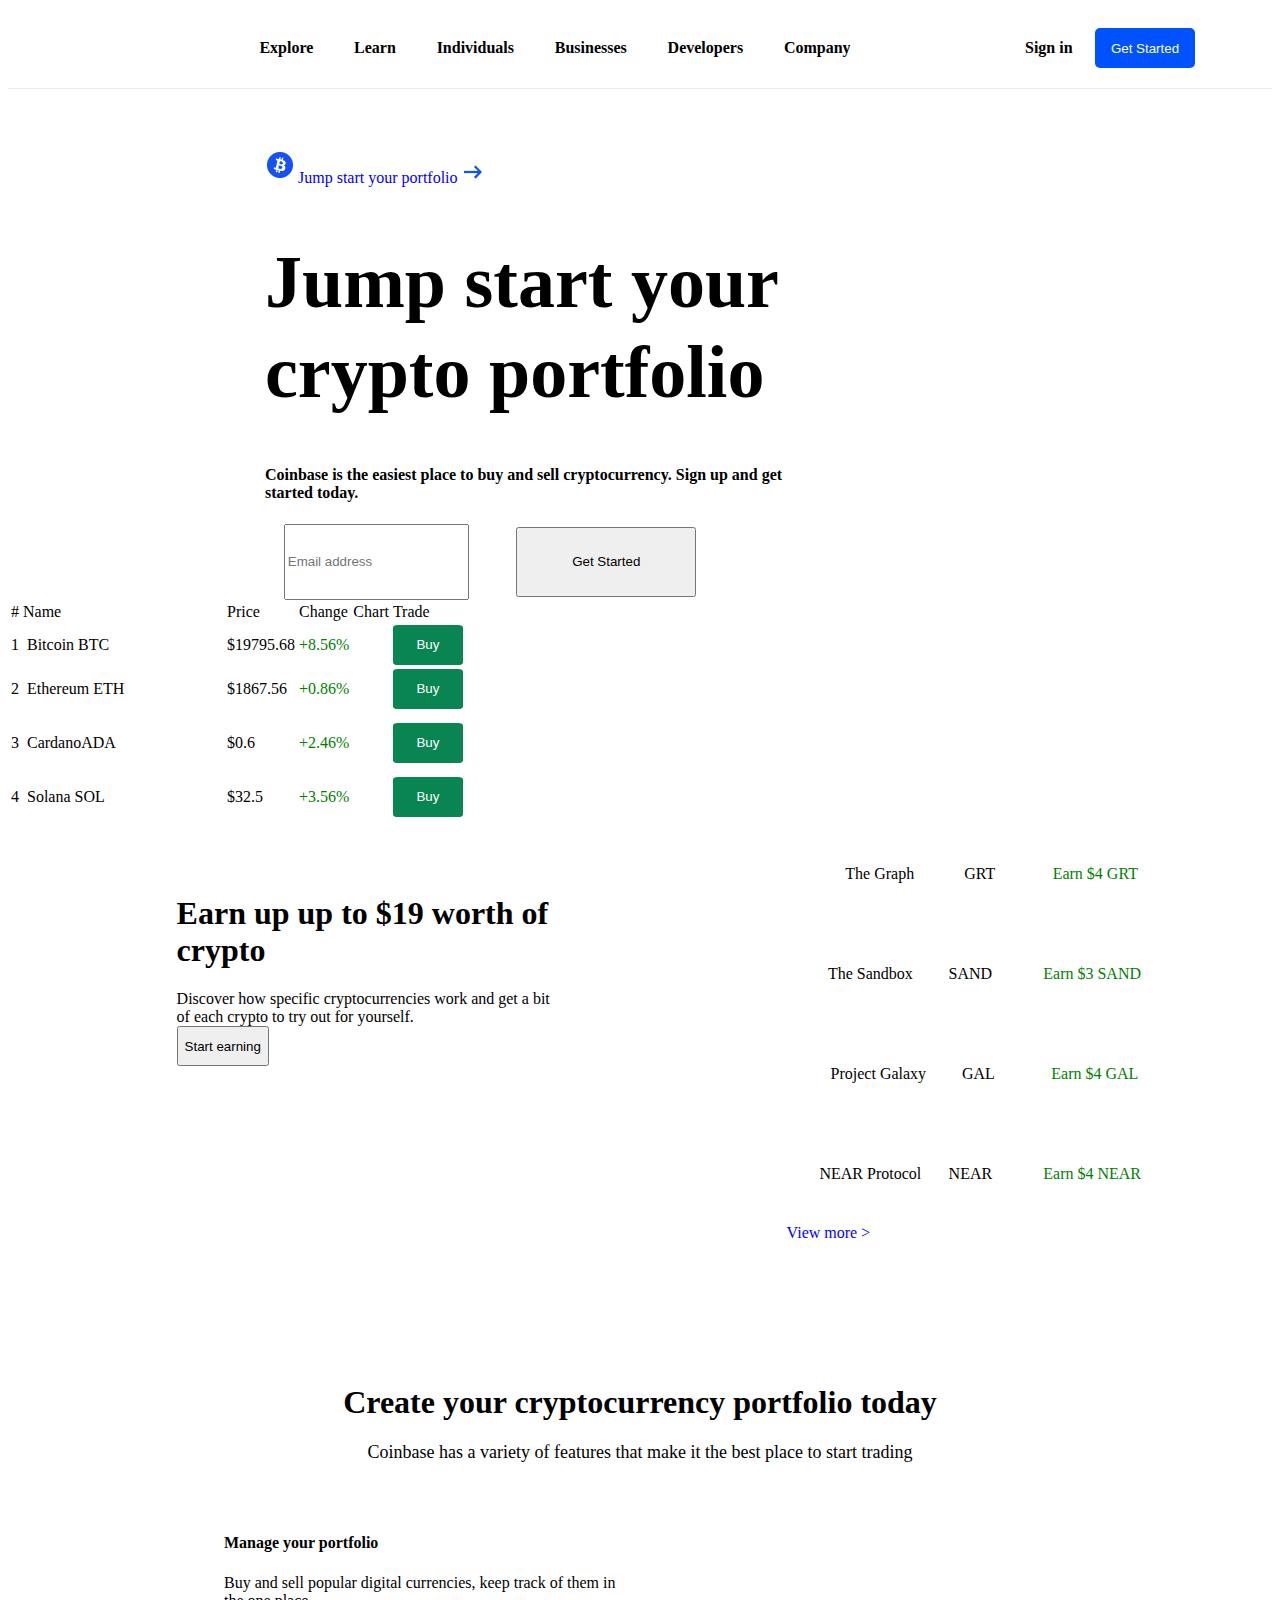
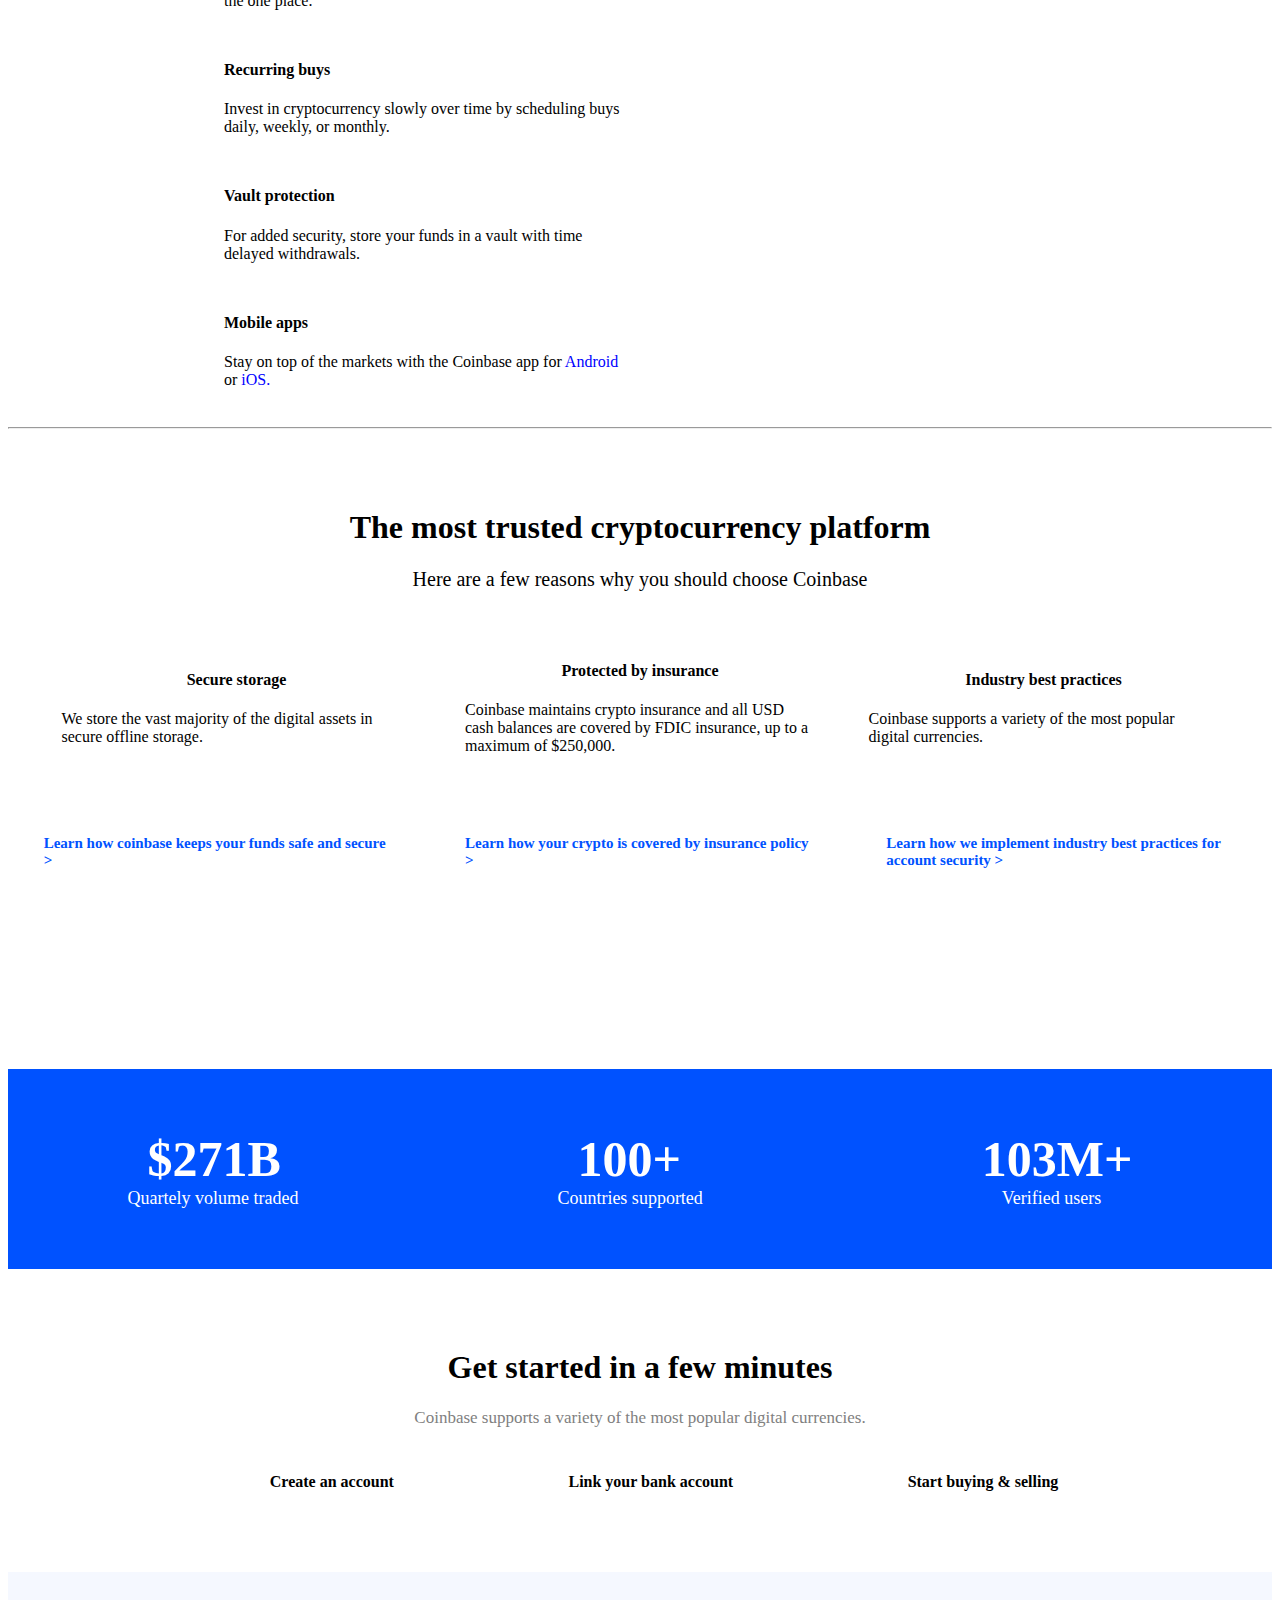
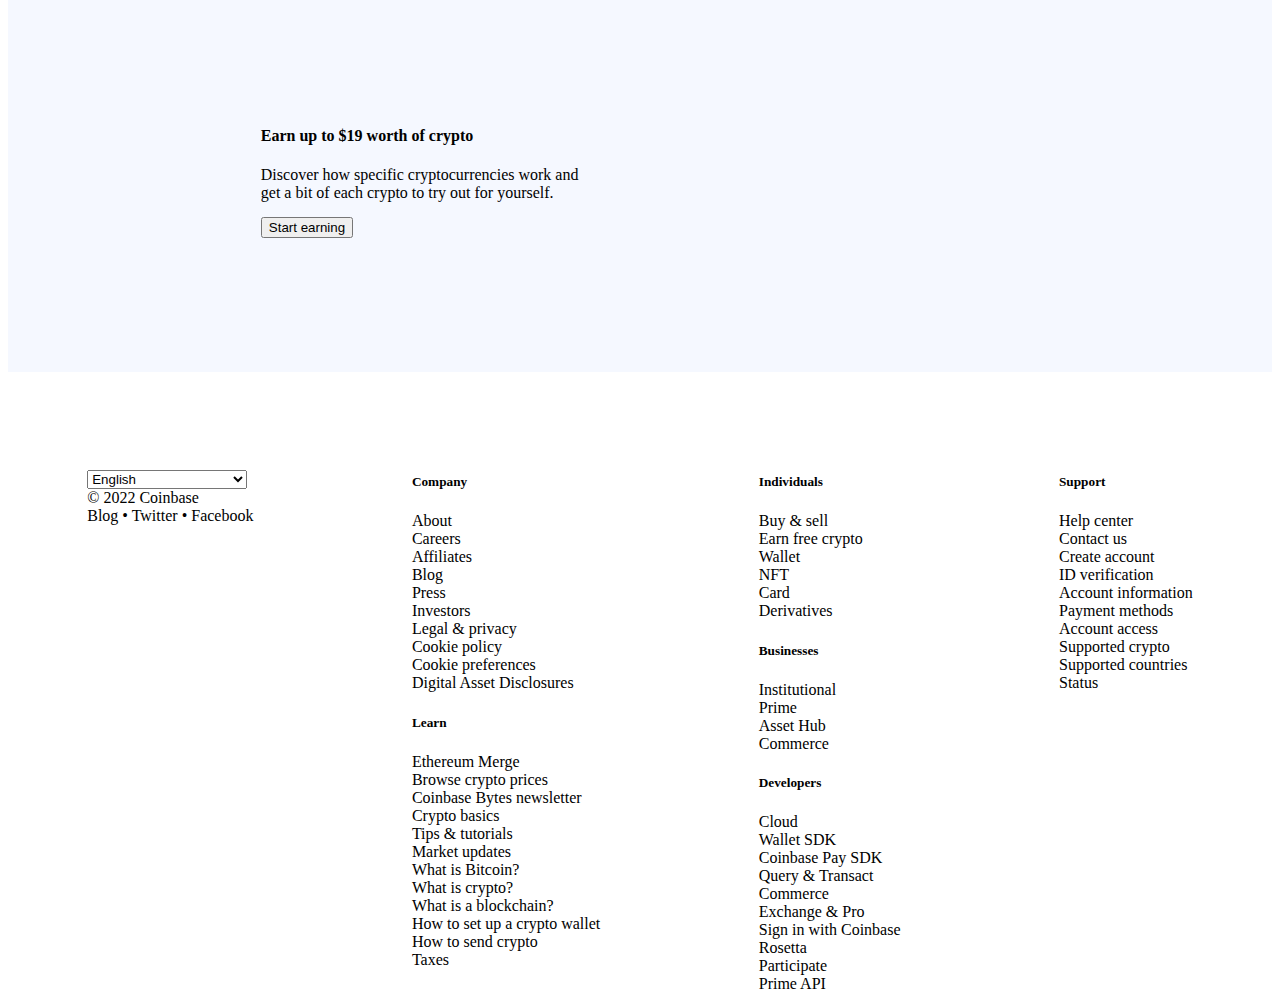
==== index.html @ 24470b03 "coinbase" ====
<!DOCTYPE html>
<html lang="en">
<head>
    <meta charset="UTF-8">
    <meta http-equiv="X-UA-Compatible" content="IE=edge">
    <meta name="viewport" content="width=device-width, initial-scale=1.0">
    <title>Document</title>
    <link rel="stylesheet" href="bootstrap.css">
    <link rel="stylesheet" href="coin.css">
    <link rel="stylesheet" href="https://cdnjs.cloudflare.com/ajax/libs/font-awesome/6.1.2/css/all.min.css">
</head>
<body>
    <div class="page">
        <div class="header">
            <div class="logo">
                
                <a href="./index.html">
                    <img src="./image/Capture.PNG" alt="">
                </a>
                
            </div>
            
            <div class="ex">
                <div class="exp"><b>Explore</b> 
                    <div class="expt"></div>
                </div>
                <div class="lea"><b> Learn</b>
                    <div class="expt"></div>
                    <div class="learn-menu">
                        <div>
                            <div> > Tips & tutorial</div>
                            <div> > Crypto basics</div>
                            <div> > Markets updates</div>
                        </div>
                        <div>
                            <div>Crypto questions, answered </div>
                            <div> Guides and explainers for your crypto questions</div>
                            <div style="color: blue;">See all articles</div>
                        </div> 
                    </div>
                </div>
                <div class="ind"><b> Individuals</b>
                    <div class="ind-menu">
                        <div style="margin-top: 25px;">
                            <div class="ind-menu-1">
                                <img src="./image/coinbase-icon2.svg" alt="" width="40px" >
                                <span>
                                    <h5 style="margin-left: 15px;"> Buy and sell</h5>
                                     <div style="font-size: 15px ; margin-left: 15px;">Buy, sell and use crypto
                                            </div> 
                                </span>
                            </div>
                            <div class="ind-menu-1">
                                <img src="./image/Earn-asset-logged-out.svg" width="60px" alt="" >
                                <span>
                                    <h5> Earn</h5>
                                     <div style="font-size: 15px ;">Earn interest on your crypto 
                                            </div>    
                                </span>
                            </div>
                            <div class="ind-menu-1">
                                <img src="./image/new-private-client-icon.svg" alt=""width="60px" >
                                <span>
                                    <h5> Private client</h5>
                                     <div style="font-size: 15px ;">For trusts, family offices, UHNWIs
                                            </div>     
                                </span>
                            </div>
                            <div class="ind-menu-1">
                                <img src="./image/new-earn-icon.svg" alt="" width="60px">
                                <span>
                                    <h5>
                                        Learning rewards</h5>
                                     <div style="font-size: 15px ;">Learn and earn crypto</div>     
                                </span>
                            </div>
                            <div class="ind-menu-1">
                                <img src="./image/derivativesNavigation__1_.svg" width="60px">
                                <span>
                                    <h5>Derivatives
                                        </h5>
                                     <div style="font-size: 15px ;">Trade an accessible futures market</div>     
                                </span>
                            </div>
                        </div>
                        <div style="margin-top:25px ;">
                            <div class="ind-menu-1">
                                <img src="./image/new-wallet-icon.svg" alt="" width="50px" height="50px">
                                <span>
                                    <h5>Wallet
                                        
                                        </h5>
                                     <div style="font-size: 15px ;">The best self-hosted crypto wallet</div>     
                                </span>
                            </div>
                            <div class="ind-menu-1">
                                <img src="./image/new-card-icon.svg" alt="" width="50px" height="50px">
                                <span>
                                    <h5>Card
                                        Spend crypto, earn crypto rewards
                                        </h5>
                                     <div style="font-size: 15px ;">Trade an accessible futures market</div>     
                                </span>
                            </div>
                            <div class="ind-menu-1">
                                <img src="./image/new-borrow-icon.svg" alt="" width="50px" height="50px">
                                <span>
                                    <h5>Borrow
                                        
                                        </h5>
                                     <div style="font-size: 15px ;">Borrow cash using Bitcoin as collateral</div>     
                                </span>
                            </div>
                            <div class="ind-menu-1">
                                <img src="./image/NFT.svg" alt="" width="50px" height="50px">
                                <span>
                                    <h5>NFT
                                        
                                        </h5>
                                     <div style="font-size: 15px ;">Create, collect, connect</div>     
                                </span>
                            </div>
                           
                        </div>
                        <div style="margin-top: 25px ;">
                            <div>Crypto tools for everyone</div>
                            <div style="max-width: 340px; color: grey;">Buy, sell, and spend crypto on the world's most trusted crypto exchange</div>
                            <div style="color: blue;">See all products</div>
                        </div>

                    </div>
                </div>
                <div class="busi"><b> Businesses</b>
                    <div class="busi-menu">
                        <div style="margin-top: 25px;">
                            <div class="ind-menu-1">
                                <img src="./image/new-institutional-icon.svg" alt="" width="40px" >
                                <span>
                                    <h5 style="margin-left: 15px;">Institutional
                                        </h5>
                                     <div style="font-size: 15px ; margin-left: 15px;">Solutions for institutional investors
                                            </div> 
                                </span>
                            </div>
                            <div class="ind-menu-1">
                                <img src="./image/new-commerce-icon.svg" width="60px" alt="" >
                                <span>
                                    <h5> Commerce
                                        </h5>
                                     <div style="font-size: 15px ;">Accept crypto from anyone
                                            </div>    
                                </span>
                            </div>
                            <div class="ind-menu-1">
                                <img src="./image/new-exchange-icon.svg" alt=""width="60px" >
                                <span>
                                    <h5>Exchange
                                        </h5>
                                     <div style="font-size: 15px ;">Direct access to our exchange
                                            </div>     
                                </span>
                            </div>
                            
                        </div>
                        <div style="margin-top:25px ;">
                            <div class="ind-menu-1">
                                <img src="./image/new-prime-icon.svg" alt="" width="50px" height="50px">
                                <span>
                                    <h5>Prime</h5>
                                     <div style="font-size: 15px ;">The prime brokerage platform</div>     
                                </span>
                            </div>
                            <div class="ind-menu-1">
                                <img src="./image/new-assetHub-icon.svg" alt="" width="50px" height="50px">
                                <span>
                                    <h5>Asset Hub</h5>
                                     <div style="font-size: 15px ;"> List your asset on Coinbase</div>     
                                </span>
                            </div>
                            <div class="ind-menu-1">
                                <img src="./image/new-analytics-icon.svg" alt="" width="50px" height="50px">
                                <span>
                                    <h5>Compliance</h5>
                                     <div style="font-size: 15px ;">Power your crypto compliance</div>     
                                </span>
                            </div>
                            
            
                        </div>
                        <div style="margin-top: 25px ;">
                            <div>Built for businesses and institutions
                                
                                
                                </div>
                            <div style="max-width: 340px; color: grey;">Crypto solutions for institutional investors, family offices, and businesses</div>
                            <div style="color: blue;">See all products</div>
                        </div>

                    </div>
                </div>
                <div class="dev"><b> Developers</b>
                    <div class="dev-menu">
                        <div style="margin-top: 25px;">
                            <div class="ind-menu-1">
                                <img src="./image/cloud-icon.svg" alt="" width="40px" >
                                <span>
                                    <h5 style="margin-left: 15px;">Cloud</h5>
                                     <div style="font-size: 15px ; margin-left: 15px;">Developer tools and APIs</div> 
                                </span>
                            </div>
                            <div class="ind-menu-1">
                                <img src="./image/CommerceSDK.svg" alt="" width="40px" >
                                <span>
                                    <h5 style="margin-left: 15px;">Commerce API</h5>
                                     <div style="font-size: 15px ; margin-left: 15px;">Accept crypto payments from customers</div> 
                                </span>
                            </div>
                            <div class="ind-menu-1">
                                <img src="./image/ExchangeAPI.svg" width="60px" alt="" >
                                <span>
                                    <h5> Exchange & Pro API</h5>
                                     <div style="font-size: 15px ;">Power automated trading</div>    
                                </span>
                            </div>
                            <div class="ind-menu-1">
                                <img src="./image/Delegate.svg" alt=""width="60px" >
                                <span>
                                    <h5>Delegate</h5>
                                     <div style="font-size: 15px ;">Stake tokens to earn rewards</div>     
                                </span>
                            </div>
                            
                        </div>
                        <div style="margin-top:25px ;">
                            <div class="ind-menu-1">
                                <img src="./image/PaySDK.svg" alt="" width="50px" height="50px">
                                <span>
                                    <h5>Pay SDK</h5>
                                     <div style="font-size: 15px ;">A secure fiat-to-crypto solution</div>     
                                </span>
                            </div>
                            <div class="ind-menu-1">
                                <img src="./image/new-wallet-icon.svg" alt="" width="50px" height="50px">
                                <span>
                                    <h5>Wallet SDK</h5>
                                     <div style="font-size: 15px ;"> Link dapps to Coinbase Wallet</div>     
                                </span>
                            </div>
                            <div class="ind-menu-1">
                                <img src="./image/QT.svg" alt="" width="50px" height="50px">
                                <span>
                                    <h5>Query & Transact</h5>
                                     <div style="font-size: 15px ;">Read and write blockchain data</div>     
                                </span>
                            </div>
                        </div>
                        <div style="margin-top: 25px ;">
                            <div>Built for businesses and institutions</div>
                            <div style="max-width: 340px; color: grey;">Crypto solutions for institutional investors, family offices, and businesses</div>
                            <div style="color: blue;">See all products</div>
                        </div>
                    </div>
                
                </div>
                <div class="comp"><b>Company</b> 
                    <div class="comp-menu">
                        <div>
                            <div> > About </div>
                            <div> > Affiliates</div>
                            <div> > Blog</div>
                        </div>
                        <div>
                            <div> > Careers</div>
                            <div> > Support</div>
                            <div> > Security</div>
                        </div>
                        <div>
                            <div>Learn all about Coinbase</div>
                            <div>We're building an open financial system for the world.</div>
                            <div style="color: blue;">See all articles</div>
                        </div> 

                    </div>
                
                </div>
            </div>
            <div class="sig">
                <div class="sigb"><b> Sign in</b></div>
                <div><button id="get">Get Started</button></div>
                <button class="fa fa-bars">
                    <div class="bars-cont">
                        <div>Explore</div>
                        <div>Learn</div>
                        <div>Individuals</div>
                        <div>Businesses</div>
                        <div>Developers</div>
                        <div>Company</div>
                    </div>
                </button>
            </div>
        </div>
        
        <div class="content">
            <div class="first">
            
                <div class="lea-menu">
                    
                </div>
                <div class="cont1">
            
                    <div class="jump">
                        <span><img src="./image/bbtc.PNG" alt="">
                            <span style="color: blue;">Jump start your portfolio</span>
                            <img src="./image/arrow.PNG" alt="">
                        </span>
                        <div><h1 class="jumm" style="font-size: 74px; line-height: 90px; width: 70%;
                        display: flex; flex-wrap: wrap; "> Jump start your crypto portfolio</h1></div>
                        <div class="cin"><h4 style="width: 75%;">Coinbase is the easiest place to buy and sell cryptocurrency. 
                        Sign up and get started today.</h4></div>
                        <div class="form-group">
                            <input type="email" class="form-control" id="usr" placeholder="Email address">
                            <div>
                            <button type="button" class="btn btn-primary active but">Get Started</button>
                            </div>
                        </div>
                    </div>
                    <div class="phne" style="margin-top: -70px;"><img src="./image/phone.PNG" alt="" ></div>
                </div>
            </div>
            <div class="container">
            <table class="table  table-hover">
                
                <tbody>
                  <tr>
                    <td>#</td>
                    <td>Name</td>
                    <td>Price</td>
                    <td>Change</td>
                    <td class="hides">Chart</td>
                    <td>Trade</td>
                  </tr>
                  <tr>
                    
                    <td>1</td>
                    <td style="width:200px ; "><img src="./image/btc.PNG" alt="">
                        <span>Bitcoin</span>
                        <span>BTC</span>
                    </td>    
                    <td>$19795.68</td>
                    <td style="color: green;">+8.56%</td>
                    <td class="hides"><img src="./image/chart1.PNG" alt=""></td>
                    <td><button style="background-color: #098551; width: 70px;color: white;
                        height: 40px; border: none; border-radius: 7%;">Buy</button></td>
                  </tr>
                  <tr>
                    <td>2</td>
                    <td> <img src="./image/eth.PNG" alt="">
                       <span> Ethereum</span>
                       <span>ETH</span>
                       
                    </td>
                    <td>$1867.56</td>
                    <td style="color: green;">+0.86%</td>
                    <td class="hides"><img src="./image/chart2.PNG" alt=""></td>
                    <td><button style="background-color: #098551; width: 70px;color: white;
                        height: 40px; border: none; border-radius: 7%;">Buy</button></td>
                  </tr>
                  <tr>
                    <td>3</td>
                    <td style=" width: 180px;
                    height:60px;"> <img src="./image/cardano.PNG" alt="">
                        <span> Cardano</span>ADA
                    </td>
                    <td>$0.6</td>
                    <td style="color: green;">+2.46%</td>
                    <td class="hides"><img src="./image/chart1.PNG" alt=""></td>
                    <td><button style="background-color: #098551; width: 70px;color: white;
                        height: 40px; border: none; border-radius: 7%;">Buy</button></td>
                  </tr>
                  <tr>
                    <td>4</td>
                    <td style=" width: 180px; "><img src="./image/sol.PNG" alt="">
                        <span>Solana</span>
                        <span>SOL</span>
                    </td>
                    <td>$32.5</td>
                    <td style="color: green;">+3.56%</td>
                    <td class="hides"><img src="./image/chart2.PNG" alt=""></td>
                    <td><button style="background-color: #098551; width: 70px;color: white;
                        height: 40px; border: none; border-radius: 7%;">Buy</button></td>
                  </tr>
                  
                  <tr>
                    <td></td>
                    <td></td>
                    <td></td>
                    <td></td>
                    <td class="hides"></td>
                    <td></td>
                    
                  </tr>
                  
                </tbody>
              </table>
            </div>
            </div> 
            <div class="cont3">
                <div class="ear-1">
                    <h1 class="ear">Earn up up to $19 worth of crypto</h1>
                    <div class="ear-2">Discover how specific cryptocurrencies work and 
                    get a bit of each crypto to try out for yourself.</div>
                    <div><button type="button" class="btn btn-primary active buty">Start earning</button></div>
                </div>
                <div class="graph">
                    <div class="gra">
                        <div class="grap"><img src="./image/graph.PNG" alt=""><div>The Graph</div><div>GRT</div></div>
                        <div style="color: green;">Earn $4 GRT</div>
                    </div>
                    <div class="gra">
                        <div class="grap"><img src="./image/s.PNG" alt=""><div> The Sandbox</div><div>SAND</div></div>
                        <div style="color: green;">Earn $3 SAND</div>
                    </div>
                    <div class="gra">
                        <div class="grap"><img src="./image/proje.PNG" alt=""><div> Project Galaxy</div><div>GAL</div></div>
                        <div style="color: green;">Earn $4 GAL</div>
                    </div>
                    <div class="gra">
                        <div class="grap"><img src="/image/near.PNG" alt=""><div> NEAR Protocol</div><div>NEAR</div></div>
                        <div style="color: green;">Earn $4 NEAR</div>
                    </div>
                    <div class="">
                        <div style="color: blue; margin-left: 20px; ">View more > </div>
                    </div>
                </div>
            </div>
            <div class="cont4"><center>
                <h1>Create your cryptocurrency portfolio today</h1>
                <div style="font-size: 18px;">Coinbase has a variety of features that make it the best place to start trading</div>
                </center>
            </div>
            <div class="cont5">
                <div class="mana">
                    <div class="jim">
                        <img src="./image/manag.PNG" alt="">
                        <span>
                            <h4> Manage your portfolio</h4>
                            <span> <div>Buy and sell popular digital currencies, keep track of them in the one place.
                                    </div> 
                            </span>
                        </span>
                        
                    </div>
                    <div class="jim">
                        <img src="./image/save.PNG" alt="">
                        <span>
                            <h4> Recurring buys</h4>
                            <span> <div>Invest in cryptocurrency slowly over time by scheduling buys daily, weekly, or monthly.
                                    </div> 
                            </span>
                        </span>
                        
                    </div>
                    <div class="jim">
                        <img src="./image/lock.PNG" alt="">
                        <span>
                            <h4>Vault protection</h4>
                            <span> <div>For added security, store your funds in a vault with time delayed withdrawals.
                                    </div> 
                            </span>
                        </span>
                        
                    </div>
                    <div class="jim">
                        <img src="./image/mobi.PNG" alt="">
                        <span>
                            <h4> Mobile apps</h4>
                            <span> <div>Stay on top of the markets with the Coinbase app for <span style="color:blue ;">Android</span>  or <span style="color: blue;">iOS.</span> 
                                    </div> 
                            </span>
                        </span>
                        
                    </div>
                </div>
                <div class="con5">
                    <div><img src="./image/display.PNG" alt="" width="700px"></div>
                </div>
            </div>
            <hr>
            <div class="cont4"><center>
                <h1>The most trusted cryptocurrency platform</h1>
                <div style="font-size: 20px;">Here are a few reasons why you should choose Coinbase</div>
                </center>
            </div>
            
            <div class="cont6">
                <div>
                    <img src="./image/secure.PNG" alt="">
                    <h4>Secure storage</h4>
                    <div>We store the vast majority of the digital assets in secure offline storage.</div>
                </div>
                <div>
                    <img src="./image/proct.PNG" alt="">
                    <h4>Protected by insurance</h4>
                    <div>Coinbase maintains crypto insurance and all USD cash balances are covered
                         by FDIC insurance, up to a maximum of $250,000.</div>
                </div>
                <div>
                    <img src="./image/indus.PNG" alt="">
                    <h4>Industry best practices</h4>
                    <div>Coinbase supports a variety of the most popular digital currencies.</div>
                </div>
            </div>
            <div class="cont7">
                <div>Learn how coinbase keeps your funds safe and secure > </div>
                <div>Learn how your crypto is covered by insurance policy ></div>
                <div> Learn how we implement industry best practices for account security ></div>
            </div>
            <div class="cont8">
                <div><div class="bol">$271B</div>
                    <div class="coi">Quartely volume traded</div>
                </div>
                <div><div class="bol">100+</div>
                    <div class="coi">Countries supported</div>
                </div>
                <div><div class="bol">103M+</div>
                    <div class="coix">Verified users</div>
                </div>
            </div>
            <div class="cont9"><center>
                <h1>Get started in a few minutes</h1>
                <div class="cont9-1" style="font-size: 17px; color: grey">Coinbase supports a variety of the most popular digital currencies.</div>
                </center>
            </div>
            <img class="piv" src="./image/big.PNG" alt="" style="margin-top: 20px; width: 100%;">
            <div class="cont10">
                <div></div>
                <h4>Create an account</h4>
                <h4>Link your bank account</h4>
                <h4>Start buying & selling</h4>

            </div>
            <div class="cont11">
                <div class="cont11-1">
                    <h4>Earn up to $19 worth of crypto</h4>
                    <div>Discover how specific cryptocurrencies work
                        and get a bit of each crypto to try out for yourself.
                    </div>
                    <div style="margin-top: 15px;">
                        <button type="button" class="btn btn-primary active ">Start earning</button>
                    </div>
                </div>
            </div>
            <div class="cont12">
                <div class="cont12-1">
                    <div><img src="./image/Capture.PNG" alt=""></div>
                    <div>
                        <select name="" id="">
                            <option value="English">English</option>
                            <option value="">Deutch</option>
                            <option value="">Espano - Espana</option>
                            <option value="">Espano American Latin</option>
                            <option value="">Francais - France</option>
                            <option value="">Italiano</option>
                            <option value="">Polski</option>
                            <option value="">Portugese - Brasil</option>
                            <option value="">Portugese- Portugal</option>
                            <option value="">υμες</option>
                        </select>
                        <div>&copy; 2022 Coinbase</div> 
                    </div>
                    
                    <div>Blog • Twitter • Facebook</div>
                    
                </div>
                <div class="cont12-2">
                    <div><h5>Company</h5></div>
                    <div>About</div>
                    <div> Careers</div>
                    <div> Affiliates</div>
                    <div> Blog</div>
                    <div> Press</div>
                    <div> Investors </div>
                    <div> Legal & privacy </div>
                    <div> Cookie policy </div>
                    <div> Cookie preferences</div>
                    <div> Digital Asset Disclosures</div>
                    <div></div>
                    <div><h5>Learn</h5></div>
                    <div> Ethereum Merge</div>
                    <div> Browse crypto prices</div>
                    <div> Coinbase Bytes newsletter</div>
                    <div> Crypto basics</div>
                    <div> Tips & tutorials</div>
                    <div> Market updates</div>
                    <div> What is Bitcoin?</div>
                    <div> What is crypto?</div>
                    <div> What is a blockchain?</div>
                    <div> How to set up a crypto wallet</div>
                    <div> How to send crypto</div>
                    <div> Taxes</div>
                    
                    
                </div>
                <div class="cont12-3">
                    <div><h5>Individuals</h5></div>
                    <div> Buy & sell</div>
                    <div> Earn free crypto</div>
                    <div> Wallet</div>
                    <div> NFT</div>
                    <div> Card</div>
                    <div> Derivatives</div>
                    <div><h5>Businesses</h5></div>
                    <div> Institutional</div>
                    <div> Prime</div>
                    <div> Asset Hub</div>
                    <div> Commerce</div>
                    <div><h5>Developers</h5></div>
                    <div> Cloud</div>
                    <div> Wallet SDK</div>
                    <div> Coinbase Pay SDK</div>
                    <div> Query & Transact</div>
                    <div> Commerce</div>
                    <div> Exchange & Pro</div>
                    <div> Sign in with Coinbase</div>
                    <div> Rosetta</div>
                    <div> Participate</div>
                    <div> Prime API</div>
                </div>
                <div class="cont12-4">
                    <div><h5>Support</h5></div>
                    <div> Help center</div>
                    <div> Contact us</div>
                    <div> Create account</div>
                    <div> ID verification</div>
                    <div> Account information</div>
                    <div> Payment methods</div>
                    <div> Account access</div>
                    <div> Supported crypto</div>
                    <div> Supported countries</div>
                    <div> Status</div>
            
                </div>
                <div class="cont12-5">
                    <div>Company</div>
                    <div>About</div>
                    <div>Learn</div>
                    <div>Support</div>
                    <div>Buy & Sell</div>
                </div>

            </div>







        </div>

           
        



    </div>
    
</body>
</html>
---- coin.css ----
/* html,body{
    margin: 0px;
    padding: 0px;
} */
.header{
    display: flex;
    justify-content: space-around;
    width: 100%;
    height: 80px;
    align-items: center;
    position: sticky;
    top: 0px;
    z-index: 2px;
    background-color: white;
    border-bottom: 1px solid rgb(245, 229, 229);
    flex-wrap: wrap;
}
.content{
    z-index: 1px;
    
}
button.fa-bars{
    display: none;
    position: relative;
}

.bars-cont{
    position: absolute;
    background-color: white;
    top: 48px;
    width: 193px;
    height: 300px;
    left: -150px;
    display: none;
    padding: 10px;
    
    box-shadow: 0px 0px 10px blue;
    
}
.ex{
    display: flex;
    justify-content: space-around;
    width: 50%;
    align-items: center;
}
.sig{
    display: flex;
    justify-content: space-between;
    width: 170px;
    align-items: center;
}
#get{
    background-color: #0052FF;
    color: white;
    border: none;
    height: 40px;
    width: 100px;
    border-radius: 5px;
}
.expt{
    width: 50px;
    background-color: #0052FF;
    height: 5px;
    margin-top: 25px;
    display: none;
    position: absolute;
    
}

.learn-menu{
    display: none;
    width: 100%;
    height: 160px;
    background-color: white;
    position: absolute;
    margin-left: -535px;  
    top: 20px;
    border-bottom: inset;
    font-size: 18px;
    font-weight: 600;
    align-items: center;
}
.ind-menu{
    display: none;
    width: 100%;
    height: 350px;
    background-color: white;
    position: absolute;
    margin-left: -640px;  
    top: 80px;
    border-bottom: inset;
    font-size: 18px;
    font-weight: 600;
    
    justify-content: center;
    gap: 60px;
}
.busi-menu{
    display: none;
    width: 100%;
    height: 280px;
    background-color: white;
    position: absolute;
    margin-left: -785px;  
    top: 80px;
    border-bottom: inset;
    font-size: 18px;
    font-weight: 600;
    justify-content: center;
    gap: 60px;
}
.dev-menu{
    display: none;
    width: 100%;
    height: 280px;
    background-color: white;
    position: absolute;
    margin-left: -925px;  
    top: 80px;
    border-bottom: inset;
    font-size: 18px;
    font-weight: 600;
    justify-content: center;
    gap: 60px;
}
.comp-menu{
    display: none;
    width: 100%;
    height: 160px;
    background-color: white;
    position: absolute;
    margin-left: -1070px;  
    top: 80px;
    border-bottom: inset;
    font-size: 18px;
    font-weight: 600;
    justify-content: center;
    gap: 60px;
    align-items: center;
}
.lea:hover .learn-menu{
    display: flex;
    justify-content: center;
    /* align-items: center; */
    gap: 80px;
    margin-top: 60px;
}
.ind:hover .ind-menu{
    display: flex;
   
}
.ind-menu-1{
    display: flex;
}
.busi:hover .busi-menu{
    display: flex;
}
.dev:hover .dev-menu{
    display: flex;
}
.comp:hover .comp-menu{
    display: flex;
}
.exp:hover .expt{
    display:block ;   
}
.lea:hover .expt{
    display:block ;   
}
.exp{
    position: relative;
}


.form-group{
    width: 60%;
    display: flex;
    justify-content: space-around;
    align-items: center;
   
    
}
#usr{
    height: 70px;
}
.but{
    margin-left: 10px;
    height: 70px;
    width: 180px;
    
}
.buty{
    
    height: 40px;
    
}
.cont1{
    display: flex;
    flex-wrap: wrap;
    justify-content: center;
    
    margin-top: 5%;
    /* margin-bottom: 20px; */
}
.jump{
    width: 750px;
    
    flex-wrap: wrap;
}
.cont3{
    display: flex;
    justify-content: space-around;
    width: 100%;
    height: auto;
}
.ear-1{
    width: 30%;
    display: flex;
    flex-direction: column;
    /* flex-wrap: wrap; */
    margin-left: 5%;
    margin-top: 50px;
    


}
.grap{
    display: flex;

    justify-content: space-between;
    flex-wrap: wrap;
    align-items: center;
    
    min-width: 200px;
}
.graph{
   height: 480px;
    /* min-width: 300px; */
}
.gra{
    display: flex;
    align-items: center;
    justify-content: space-around;
    min-width: 400px;
    
    height: 100px;

}
.gra:hover{
    box-shadow: 0px 0px 6px black;

}


.jim{
    display: flex;
    max-width: 400px;

    margin-bottom: 30px;
    
}
.cont4{
    margin-top: 80px;
}
.cont5{
    display: flex;
    justify-content: space-around;
    margin-top: 50px;
    flex-wrap: wrap;
    
}
.cont6{
    display: flex;
    justify-content: space-evenly;
    align-items: center;
    margin-top: 50px;
    flex-wrap: wrap;
}
.cont6 div{
    width: 350px;
    display: flex;
    flex-direction: column;
    align-items: center;
    flex-wrap: wrap;
}
.cont7{
    display: flex;
    justify-content: space-around;
    align-items: center;
    margin-top: 80px;
    margin-bottom: 200px;
    flex-wrap: wrap;
    
    
}
.cont7 div{
    max-width: 350px;
    font-size: 15px;
    font-weight: 700;
    color: #0052FF;
}
.cont8{
    height: 200px;
    background-color: #0052FF;
    color: white;
    width: 100%;
    display: flex;
    justify-content: space-around;
    align-items: center;
    flex-wrap: wrap;
    margin-bottom: 80px;
    
}
.bol{
    font-size: 50px;
    font-weight: 700;
}
.coi{
    color: #FFFFFF;
    font-size: 18px;
    margin-left: -20px;
}
.coix{
    color: #FFFFFF;
    font-size: 18px;
    margin-left: 20px;
}
.cont10{
    display: flex;
    justify-content: space-around;
    width: 90%;
    margin-bottom: 60px;
}
.cont11{
    display: flex;
    background-image: url(./image/0_bwggomhkq3V9i4ze.jpg);
    width: 100%;
    height: 400px;
    justify-content: space-between;
    background-size: cover;
    background-repeat: no-repeat;
    align-items: center;
    background-position: 650px;
    background-color: #F5F8FF;

}
.cont11-1{
    max-width: 340px;
    color: black;
    margin-left: 20%;
}
.cont12{
    display: flex;
    justify-content: space-around;
    margin-top: 80px;
    flex-wrap: wrap;
}
.cont12-5{
    display: none;
}
@media(max-width: 1400px){
    .busi:hover .busi-menu{
    display: none;
    }
    .dev:hover .dev-menu{
    display: none;
    }
    .comp:hover .comp-menu{
    display: none;}
    .ind:hover .ind-menu{
        display: none;}
    .lea:hover .learn-menu{
    display: none;}
}
@media(max-width: 1275px){
    .phne img{
        width: 400px
    }
   .jump{
    width: 600px;}
   .but{width: 120px;}
   #usr{width: 250px;}
}
@media(max-width: 1160px){
    .jump{ width: 400px;}
    div h1.jumm{
        width: 80% !important;
        font-size: 60px !important;
        line-height: 70px !important;}
    div.cin h4{
        font-size: 20px !important;
        width: 95% !important;}
    #usr{
        margin-left: 40px;
        width: 180px;}
    .but{
        width: 100px;}
}
@media(max-width:980px){
    .phne img{
        width: 400px;
    }
   .jump{
        width: 300px;
        }
    div h1.jumm{
        width: 80% !important;
        font-size: 40px !important;
        line-height: 40px !important;}
    div.cin h4{
        font-size: 15px !important;
        width: 85% !important;}
    .but{width: 100px;}
    #usr{width: 150px;
        margin-left: 80px;}
}
@media(max-width:920px){
    .cont7{
        display: none;
    }
    .cont8{
        margin-top: 80px;
    }
    .ex{
        display: none;
    }
    button.fa-bars{
        display: initial;
        border: none;
        background-color: white;
        font-size: 18px;
    }
    .sigb{
        display: none;
    }
    .header{
        justify-content: space-between;
        flex-wrap: wrap;
    }
    .sig{
        justify-content: space-around;
        width: 200px;
        position: relative;
    }
    .logo{
        margin-left: 30px;
    }
    button.fa-bars:focus .bars-cont{
        display:flex ;
        color: black;
        display: flex;
        flex-direction: column;
        justify-content: space-around;
        font-family: 'Gill Sans', 
        'Gill Sans MT', Calibri, 'Trebuchet MS', sans-serif;
    }
}
@media(max-width:740px){
    .cont10{
        display: none;
    }
    .phne img{
        width: 300px;
    }
}
@media(max-width:640px){
    .phne img{
        width: 250px;
        margin-top: 20px;
    }
    .cont12-4{
        display: none;
    }
    .ear-1{
        min-width: 200px;
    }
    .ear{
        font-size: 25px!important;
    }
    .ear-2{
        font-size: 15px;
    }  
    .con5{
        width: 600px;
    }
}
@media(max-width:580px){
    .ear-1{
        display: none;
    }
    .phne img{
        width: 200px;
        margin-top: 30px;
    }
    .cont8{
        margin-left: 35px;
    }
    
}
@media(max-width:500px){
    .phne img{
        display: none;
    }
    .jump{
        width: 100%;
        justify-content: center;
        display: flex;
        flex-direction: column;
        font-size: 25px;
    }
    .cont1{
        width: 100%;
        justify-content: space-around;
        align-items: center;
        margin-left: 80px;
    }
    .jumm{
        
        font-size: 120px;
    }
    #usr{
        width: 300px;
    }
    .cont4{
        margin-left: 70px;
    }
    .cont8{
        font-size: 10px;
    }
    .cont12-3{
        display: none;
    }
    .con5 div img{
        width: 400px;
        margin-left: 60px;
    }
    .cont11{
        margin-left: 30px;
    }
    .cont4 h1{
        font-size: 20px !important;
    }
    .cont4{
        margin-top: -20px;
    }
    .bol{
        font-size: 25px;
    }
    .coi{
        font-size: 14px;
    }
    .cont8{
        height: 120px;
        width: 0px;
        display: none;
    }
    .cont9 h1{
        font-size: 20px;
    }
    .header{
        margin-left: 20px;
        /* width: max-content; */
    }
    td.hides{
        display: none;
    }
    .cont9-1{
        font-size: 14px !important;
        margin-left: 40px;
    }
    .piv{
        display: none;
    }
    .cont6{
        margin-left: 40px;
    }
    .cont9{
        margin-top: 20px;
    }
}
@media(max-width:400px){
    .header{
        /* margin-left: -5px; */
        width: 450px;
        justify-content: space-between;
        display: flex;
    }
    .cont12-5{
        display: block;
    }
    .cont12-2{
        display: none;
    }
}
@media(max-width:362px){
    .jump{
        font-size: 17px;
    }
    div h1.jumm{
        font-size: 35px !important;
    }
    .cont3{
        margin-left: 40px;
    }
    .cont5{
        margin-left: 30px;
    }
    .cont6 div{
        margin-left: 40px;
    }
    .cont9{
        display: none;
    
    }
    .cont11{
        margin-left: 60px;
    }
    .cont4{
        display: none;
    }
    .cont12{
        margin-left: 60px;
    }
    .con5{
        margin-left: 50px;
    }
    .mana{
        margin-left: 40px;
    }
}
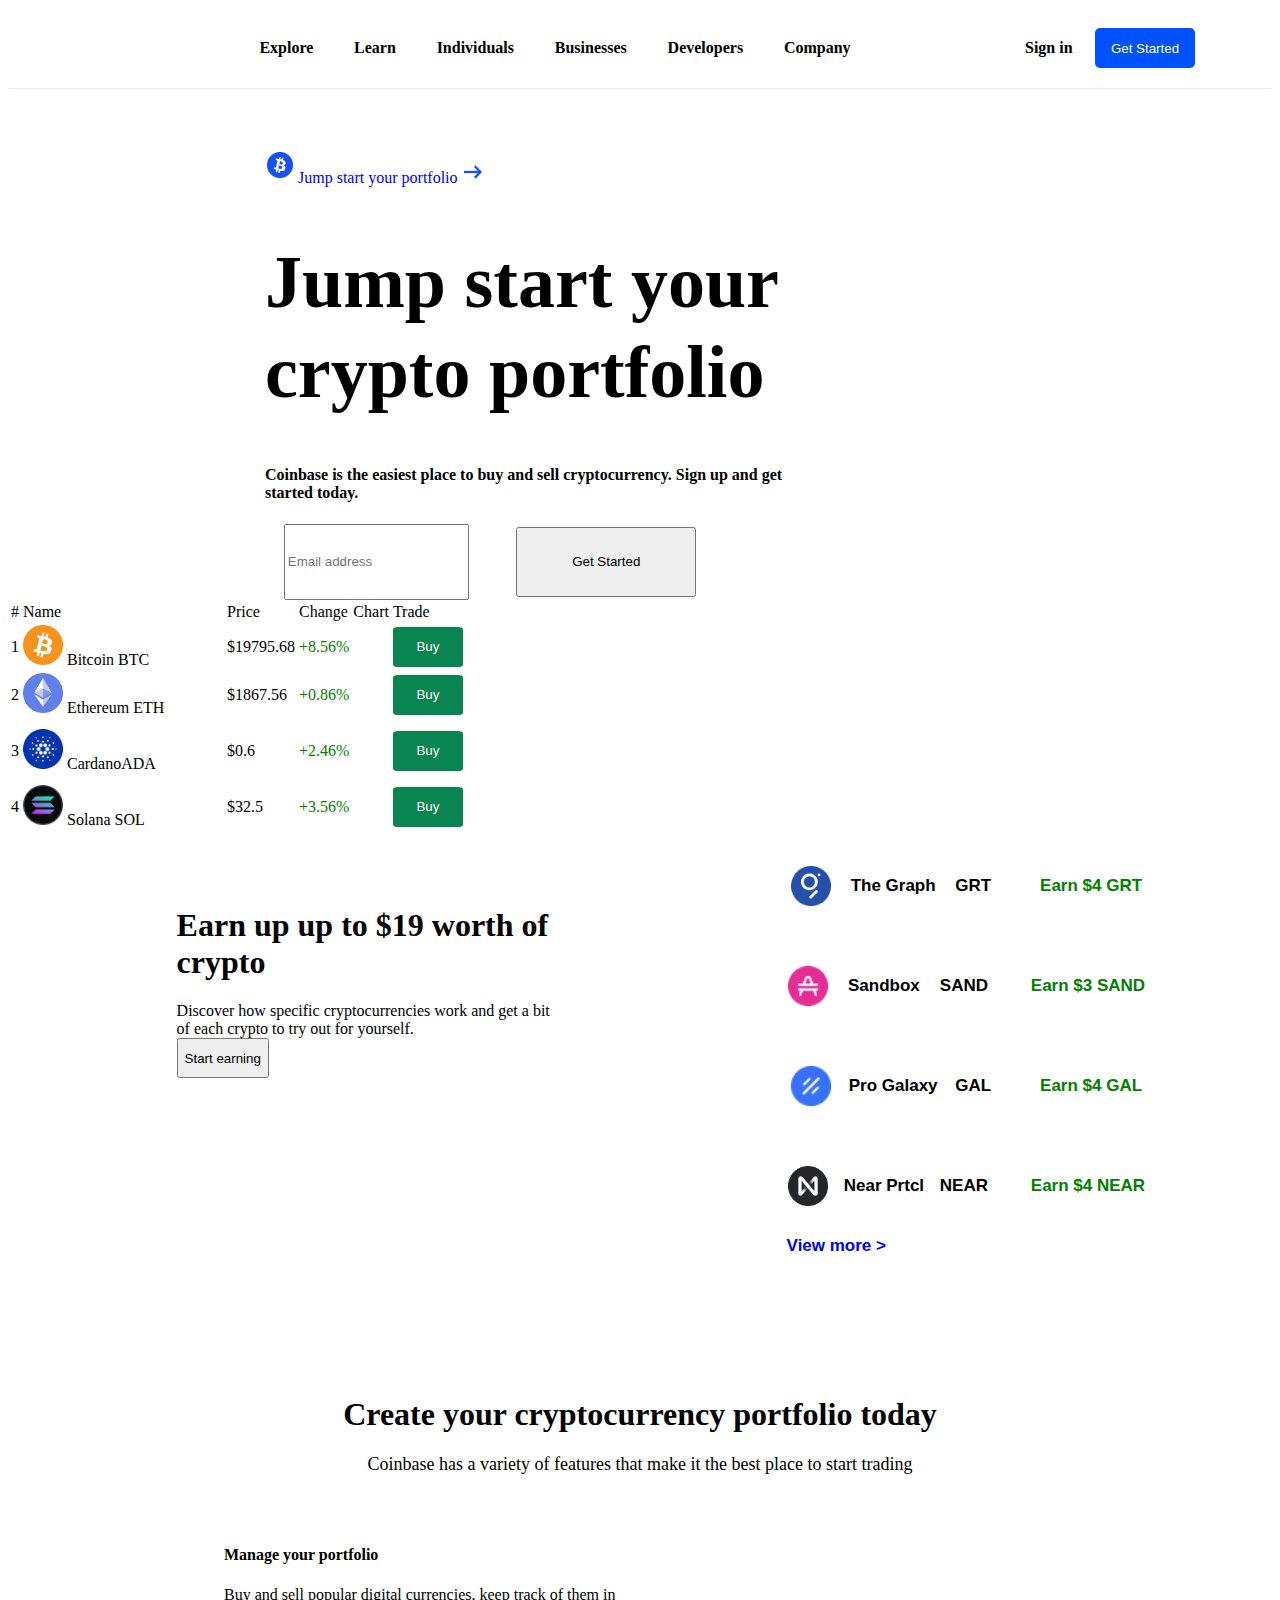
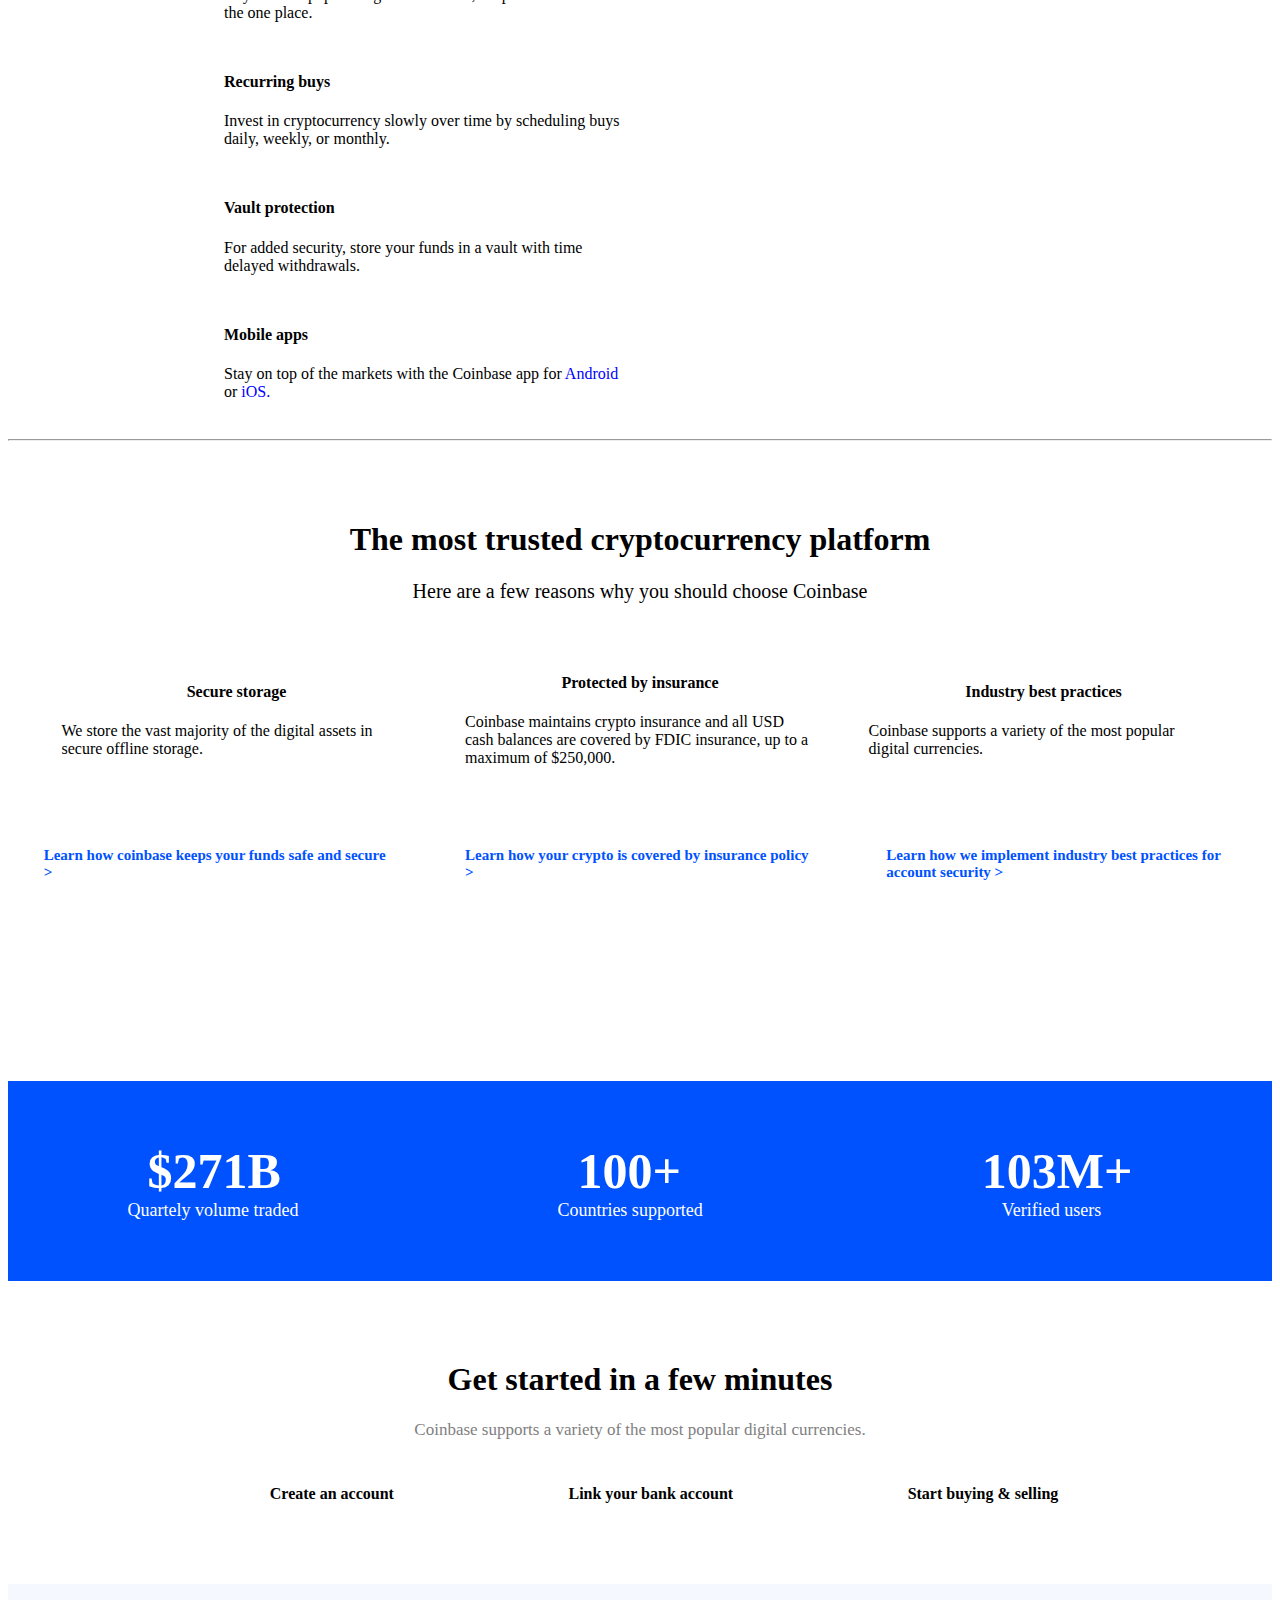
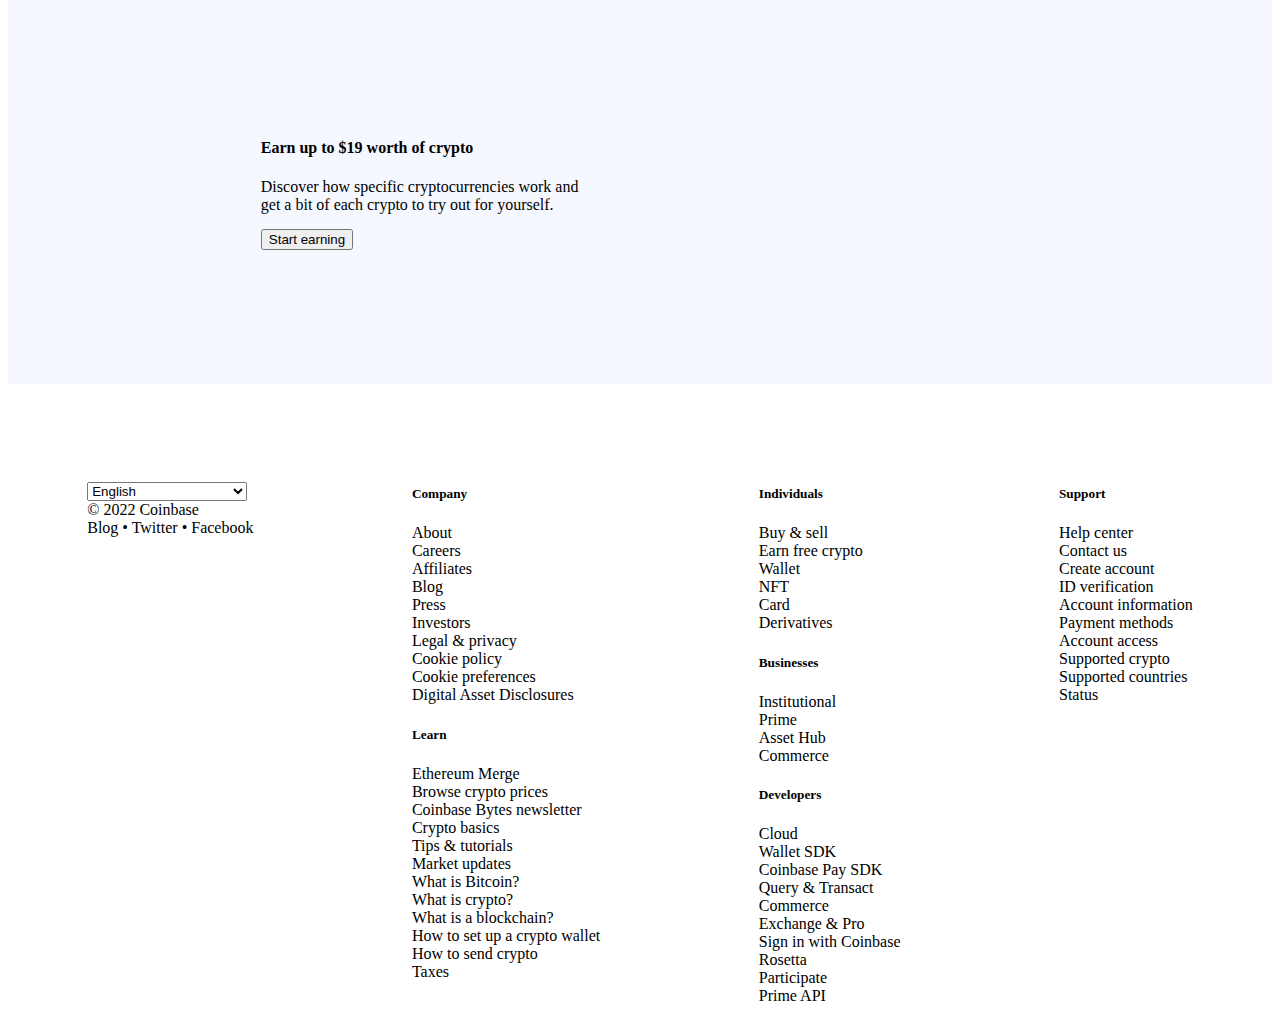
==== commit 2c7cd219: "latest" ====
--- a/index.html
+++ b/index.html
@@ -4,9 +4,11 @@
     <meta charset="UTF-8">
     <meta http-equiv="X-UA-Compatible" content="IE=edge">
     <meta name="viewport" content="width=device-width, initial-scale=1.0">
-    <title>Document</title>
+    <title>Coinbase- Buy & Sell Bitcoin, Ethereum </title>
     <link rel="stylesheet" href="bootstrap.css">
+    <link rel="icon" href="./image/coinbase-icon2.svg">
     <link rel="stylesheet" href="coin.css">
+    <link rel="stylesheet" href="">
     <link rel="stylesheet" href="https://cdnjs.cloudflare.com/ajax/libs/font-awesome/6.1.2/css/all.min.css">
 </head>
 <body>
@@ -286,7 +288,7 @@
             </div>
             <div class="sig">
                 <div class="sigb"><b> Sign in</b></div>
-                <div><button id="get">Get Started</button></div>
+                <div> <a href="./second.html"><button id="get">Get Started</button></a></div>
                 <button class="fa fa-bars">
                     <div class="bars-cont">
                         <div>Explore</div>
@@ -320,7 +322,7 @@
                         <div class="form-group">
                             <input type="email" class="form-control" id="usr" placeholder="Email address">
                             <div>
-                            <button type="button" class="btn btn-primary active but">Get Started</button>
+                                <a href="./second.html"><button type="button" class="btn btn-primary active butty but" >Get Started</button></a>
                             </div>
                         </div>
                     </div>
@@ -332,7 +334,7 @@
                 
                 <tbody>
                   <tr>
-                    <td>#</td>
+                    <td class="hide0">#</td>
                     <td>Name</td>
                     <td>Price</td>
                     <td>Change</td>
@@ -341,8 +343,8 @@
                   </tr>
                   <tr>
                     
-                    <td>1</td>
-                    <td style="width:200px ; "><img src="./image/btc.PNG" alt="">
+                    <td class="hide0">1</td>
+                    <td style="width:200px ; "><img src="./image/btc1.png" width="40px" alt="">
                         <span>Bitcoin</span>
                         <span>BTC</span>
                     </td>    
@@ -353,8 +355,8 @@
                         height: 40px; border: none; border-radius: 7%;">Buy</button></td>
                   </tr>
                   <tr>
-                    <td>2</td>
-                    <td> <img src="./image/eth.PNG" alt="">
+                    <td class="hide0">2</td>
+                    <td> <img src="./image/eth1.png" width="40px" alt="">
                        <span> Ethereum</span>
                        <span>ETH</span>
                        
@@ -366,9 +368,9 @@
                         height: 40px; border: none; border-radius: 7%;">Buy</button></td>
                   </tr>
                   <tr>
-                    <td>3</td>
+                    <td class="hide0">3</td>
                     <td style=" width: 180px;
-                    height:60px;"> <img src="./image/cardano.PNG" alt="">
+                    height:60px;"> <img src="./image/ada1.png" width="40px" alt="">
                         <span> Cardano</span>ADA
                     </td>
                     <td>$0.6</td>
@@ -378,8 +380,8 @@
                         height: 40px; border: none; border-radius: 7%;">Buy</button></td>
                   </tr>
                   <tr>
-                    <td>4</td>
-                    <td style=" width: 180px; "><img src="./image/sol.PNG" alt="">
+                    <td class="hide0">4</td>
+                    <td style=" width: 180px; "><img src="./image/sol1.png" width="40px" alt="">
                         <span>Solana</span>
                         <span>SOL</span>
                     </td>
@@ -391,7 +393,7 @@
                   </tr>
                   
                   <tr>
-                    <td></td>
+                    <td class="hide0"></td>
                     <td></td>
                     <td></td>
                     <td></td>
@@ -409,27 +411,27 @@
                     <h1 class="ear">Earn up up to $19 worth of crypto</h1>
                     <div class="ear-2">Discover how specific cryptocurrencies work and 
                     get a bit of each crypto to try out for yourself.</div>
-                    <div><button type="button" class="btn btn-primary active buty">Start earning</button></div>
+                    <div> <a href="./second.html"><button type="button" class="btn btn-primary active buty">Start earning</button></a></div>
                 </div>
                 <div class="graph">
                     <div class="gra">
-                        <div class="grap"><img src="./image/graph.PNG" alt=""><div>The Graph</div><div>GRT</div></div>
+                        <div class="grap"><img src="./image/graph1.png"width="40px" alt=""><div>The Graph</div><div>GRT</div></div>
                         <div style="color: green;">Earn $4 GRT</div>
                     </div>
                     <div class="gra">
-                        <div class="grap"><img src="./image/s.PNG" alt=""><div> The Sandbox</div><div>SAND</div></div>
+                        <div class="grap"><img src="./image/amp.png"width="40px" alt=""><div>Sandbox</div><div>SAND</div></div>
                         <div style="color: green;">Earn $3 SAND</div>
                     </div>
                     <div class="gra">
-                        <div class="grap"><img src="./image/proje.PNG" alt=""><div> Project Galaxy</div><div>GAL</div></div>
+                        <div class="grap"><img src="./image/gal.png"width="40px" alt=""><div> Pro Galaxy</div><div>GAL</div></div>
                         <div style="color: green;">Earn $4 GAL</div>
                     </div>
                     <div class="gra">
-                        <div class="grap"><img src="/image/near.PNG" alt=""><div> NEAR Protocol</div><div>NEAR</div></div>
+                        <div class="grap"><img src="/image/near1.png"width="40px" alt=""><div> Near Prtcl </div><div>NEAR</div></div>
                         <div style="color: green;">Earn $4 NEAR</div>
                     </div>
                     <div class="">
-                        <div style="color: blue; margin-left: 20px; ">View more > </div>
+                        <div style="color: mediumblue; margin-left: 20px;font-family:sans-serif; font-weight: 600; font-size: 17px; "><a href="./second.html" style="text-decoration: none;"> View more ></a> </div>
                     </div>
                 </div>
             </div>
--- a/coin.css
+++ b/coin.css
@@ -242,6 +242,7 @@
     align-items: center;
     justify-content: space-around;
     min-width: 400px;
+    font-family:sans-serif; font-weight: 600; font-size: 17px;
     
     height: 100px;
 
@@ -358,7 +359,60 @@
 .cont12-5{
     display: none;
 }
-@media(max-width: 1400px){
+@media(max-width: 1370px){
+    .busi:hover .busi-menu{
+    margin-left: -650px;
+    }
+    .dev:hover .dev-menu{
+    margin-left: -825px;
+    }
+    .comp:hover .comp-menu{
+        margin-left: -970px;
+    }
+    .ind:hover .ind-menu{
+        margin-left: -500px;
+    }
+    .lea:hover .learn-menu{
+        margin-left: -435px;
+     }
+}
+@media(max-width: 1260px){
+    .busi:hover .busi-menu{
+    margin-left: -650px;
+    }
+    .dev:hover .dev-menu{
+    margin-left: -730px;
+    }
+    .comp:hover .comp-menu{
+        margin-left: -970px;
+    }
+    .ind:hover .ind-menu{
+        margin-left: -490px;
+    }
+    
+}
+@media(max-width: 1210px){
+    .busi:hover .busi-menu{
+    margin-left: -590px;
+    }
+    .dev:hover .dev-menu{
+    margin-left: -690px;
+    }
+    .comp:hover .comp-menu{
+        margin-left: -820px;
+    }
+    .ind:hover .ind-menu{
+        margin-left: -465px;
+    }
+    
+}
+@media(max-width:1188px){
+    .ind:hover .ind-menu{
+        margin-left: -445px;
+    }
+
+}
+@media(max-width: 1153px){
     .busi:hover .busi-menu{
     display: none;
     }
@@ -462,11 +516,32 @@
     .phne img{
         width: 300px;
     }
+    .con5{
+        margin-left: 60px;
+    }
+    .con5 div img{
+        width: 80%;
+    }
+    .cont12-5{
+        display: block;
+    }
+    .cont12-2{
+        display: none;
+    }
+    .cont12-3{
+        display: none;
+    }
+    .cont12-4{
+        display: none;
+    }
 }
 @media(max-width:640px){
     .phne img{
         width: 250px;
         margin-top: 20px;
+    }
+    .header{
+        position: static;
     }
     .cont12-4{
         display: none;
@@ -483,18 +558,23 @@
     .con5{
         width: 600px;
     }
+    .ear-1{
+        display: none;
+    }
 }
 @media(max-width:580px){
-    .ear-1{
-        display: none;
-    }
     .phne img{
         width: 200px;
         margin-top: 30px;
     }
     .cont8{
-        margin-left: 35px;
-    }
+        display: none;
+    }
+    td.hides{
+        display: none;
+    }
+   
+    
     
 }
 @media(max-width:500px){
@@ -502,46 +582,52 @@
         display: none;
     }
     .jump{
-        width: 100%;
+        width: 90%;
         justify-content: center;
         display: flex;
         flex-direction: column;
-        font-size: 25px;
+        font-size: 20px;
     }
     .cont1{
-        width: 100%;
+        width: 90%;
         justify-content: space-around;
         align-items: center;
-        margin-left: 80px;
-    }
-    .jumm{
+        margin-left: 40px;
+    }
+
+    div h1.jumm{
         
-        font-size: 120px;
+        font-size: 30px !important;
     }
     #usr{
         width: 300px;
     }
     .cont4{
-        margin-left: 70px;
+        margin-left: 10px;
     }
     .cont8{
         font-size: 10px;
     }
-    .cont12-3{
-        display: none;
-    }
+    /* .cont12-3{
+        display: none;
+    } */
     .con5 div img{
-        width: 400px;
-        margin-left: 60px;
+        width: 90%;
+        margin-left: 0px;
     }
     .cont11{
-        margin-left: 30px;
+        margin-left: 10px;
+        width: 95%;
     }
     .cont4 h1{
         font-size: 20px !important;
     }
     .cont4{
-        margin-top: -20px;
+        margin-top: 20px;
+    }
+    .cont4 div{
+        font-size: 15px;
+        width: 80%;
     }
     .bol{
         font-size: 25px;
@@ -557,16 +643,11 @@
     .cont9 h1{
         font-size: 20px;
     }
-    .header{
-        margin-left: 20px;
-        /* width: max-content; */
-    }
-    td.hides{
-        display: none;
-    }
+    
+    
     .cont9-1{
         font-size: 14px !important;
-        margin-left: 40px;
+        margin-left: 0px;
     }
     .piv{
         display: none;
@@ -578,56 +659,93 @@
         margin-top: 20px;
     }
 }
-@media(max-width:400px){
-    .header{
-        /* margin-left: -5px; */
-        width: 450px;
-        justify-content: space-between;
-        display: flex;
-    }
-    .cont12-5{
-        display: block;
-    }
-    .cont12-2{
-        display: none;
-    }
-}
-@media(max-width:362px){
+@media(max-width:435px){
+    .hide0{
+       display: none;
+    }
+    .cont4 h1{
+        font-size: 17px !important;
+    }
+    
+    .cont4 div{
+        font-size: 15px;
+        width: 80%;
+    }
+    .cont5{
+        width: 95%;
+        margin-left: 10px;
+    }
+    .cont6{
+        margin-left: 0px;
+    }
+    .con5 div img{
+        width: 80%;
+        
+    }
+    .con5{
+        width: 90%;
+        
+    }
+    .jim img{
+        width: 50px !important;
+        height: 50px !important;
+    }
+    .cont9{
+        /* display: none; */
+    }
+}
+
+@media(max-width:396px){
+    .container{
+        display: none;
+    }
+    .cont1{
+        /* margin-left: 10px; */
+    }
+    .graph{
+        width: 60%;
+        /* margin-left: -20px; */
+    }
+    .cont3{
+        width: 30%;
+        margin-left: -40px;
+    }
+    .cont1{
+        margin-left: 18px;
+        width: 90%;
+    }
+
+}
+@media(max-width:386px){
+    .logo img{
+        width: 100px;
+    }
+    #usr{
+        width: 160px;
+        height: 50px;
+    }
+    .butty{
+        height: 50px;
+    }
+    .cont11{
+        margin-left: 10px;
+        width: 95%;
+        height: 300px;
+    }
+    .graph{
+        width: 90%;
+       margin-left: 10px;
+    }
+    .cont3{
+        width: 90%;
+        margin-left: -40px;
+        
+    }
+    .gra{
+        margin-left: 15px;
+        min-width: 360px;
+    }
     .jump{
-        font-size: 17px;
-    }
-    div h1.jumm{
-        font-size: 35px !important;
-    }
-    .cont3{
-        margin-left: 40px;
-    }
-    .cont5{
-        margin-left: 30px;
-    }
-    .cont6 div{
-        margin-left: 40px;
-    }
-    .cont9{
-        display: none;
-    
-    }
-    .cont11{
-        margin-left: 60px;
-    }
-    .cont4{
-        display: none;
-    }
-    .cont12{
-        margin-left: 60px;
-    }
-    .con5{
-        margin-left: 50px;
-    }
-    .mana{
-        margin-left: 40px;
-    }
-}
-
-
-
+        font-size: 13px;
+    }
+}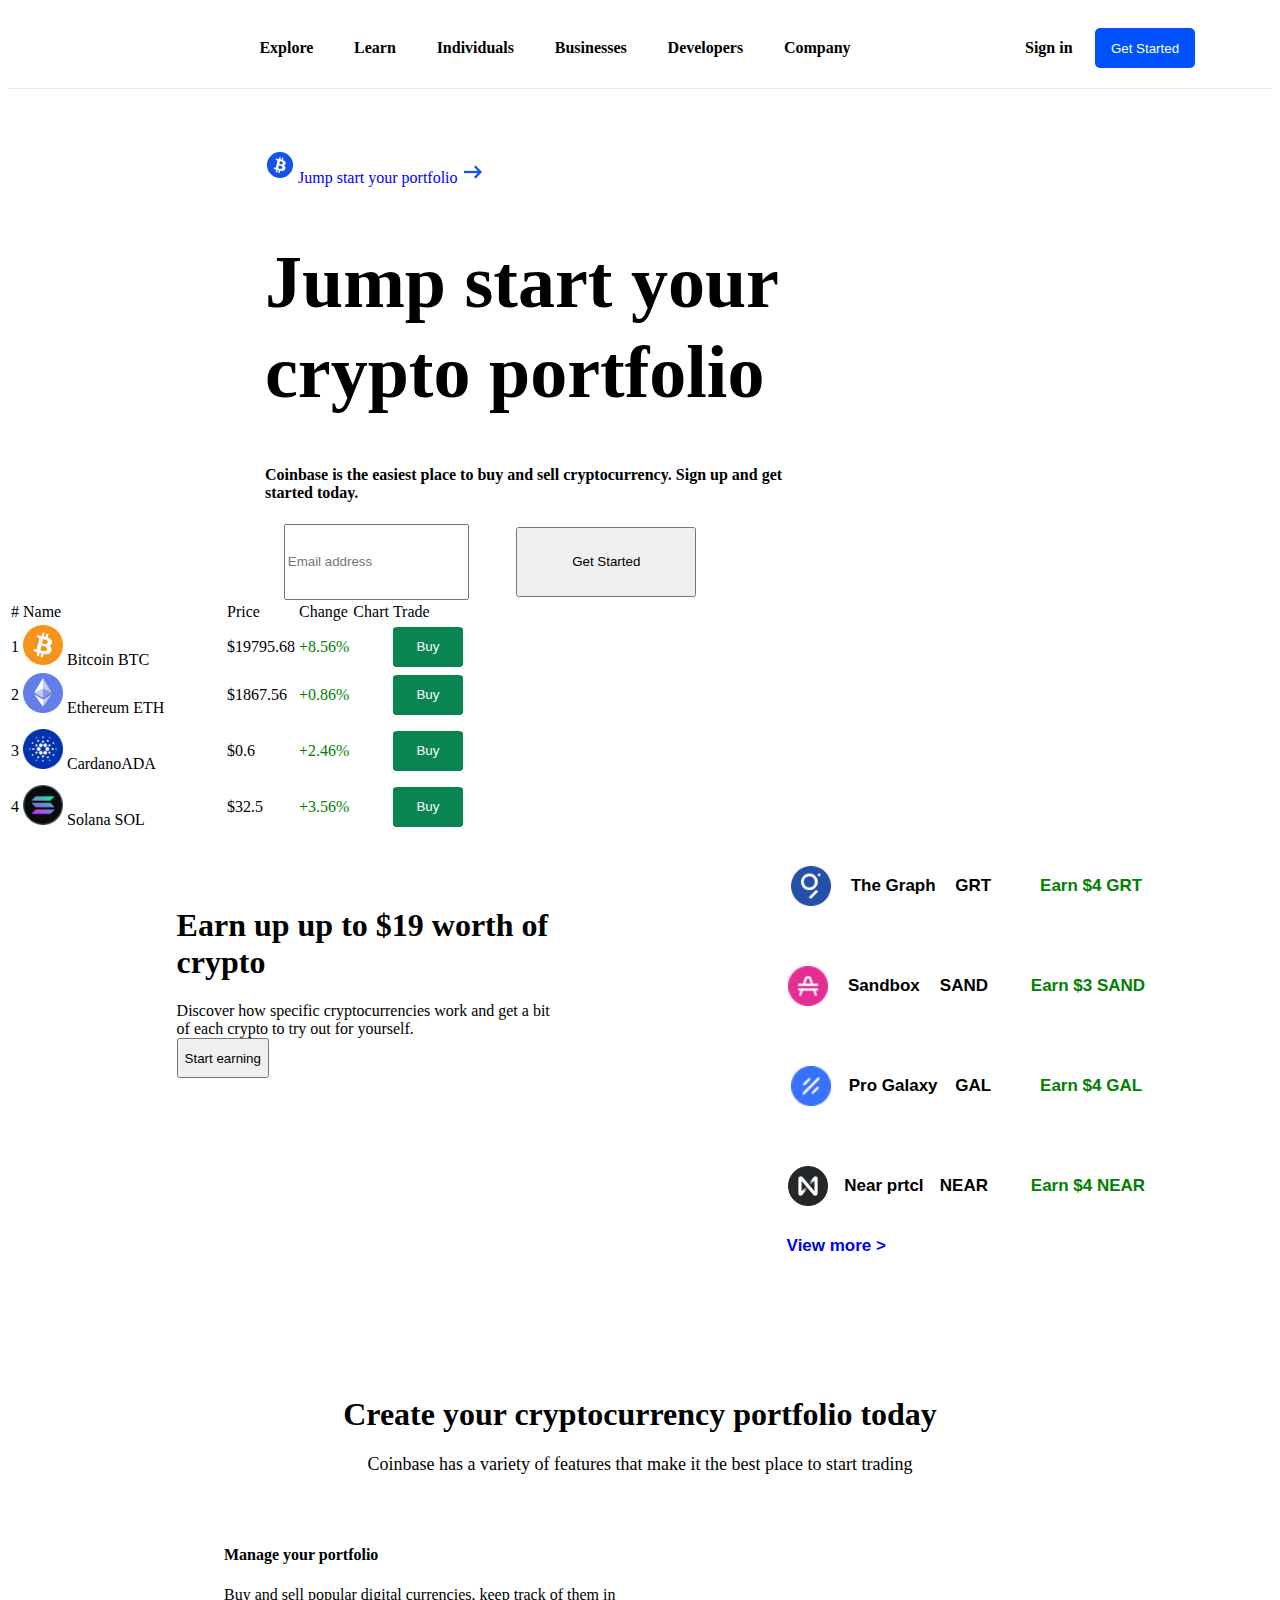
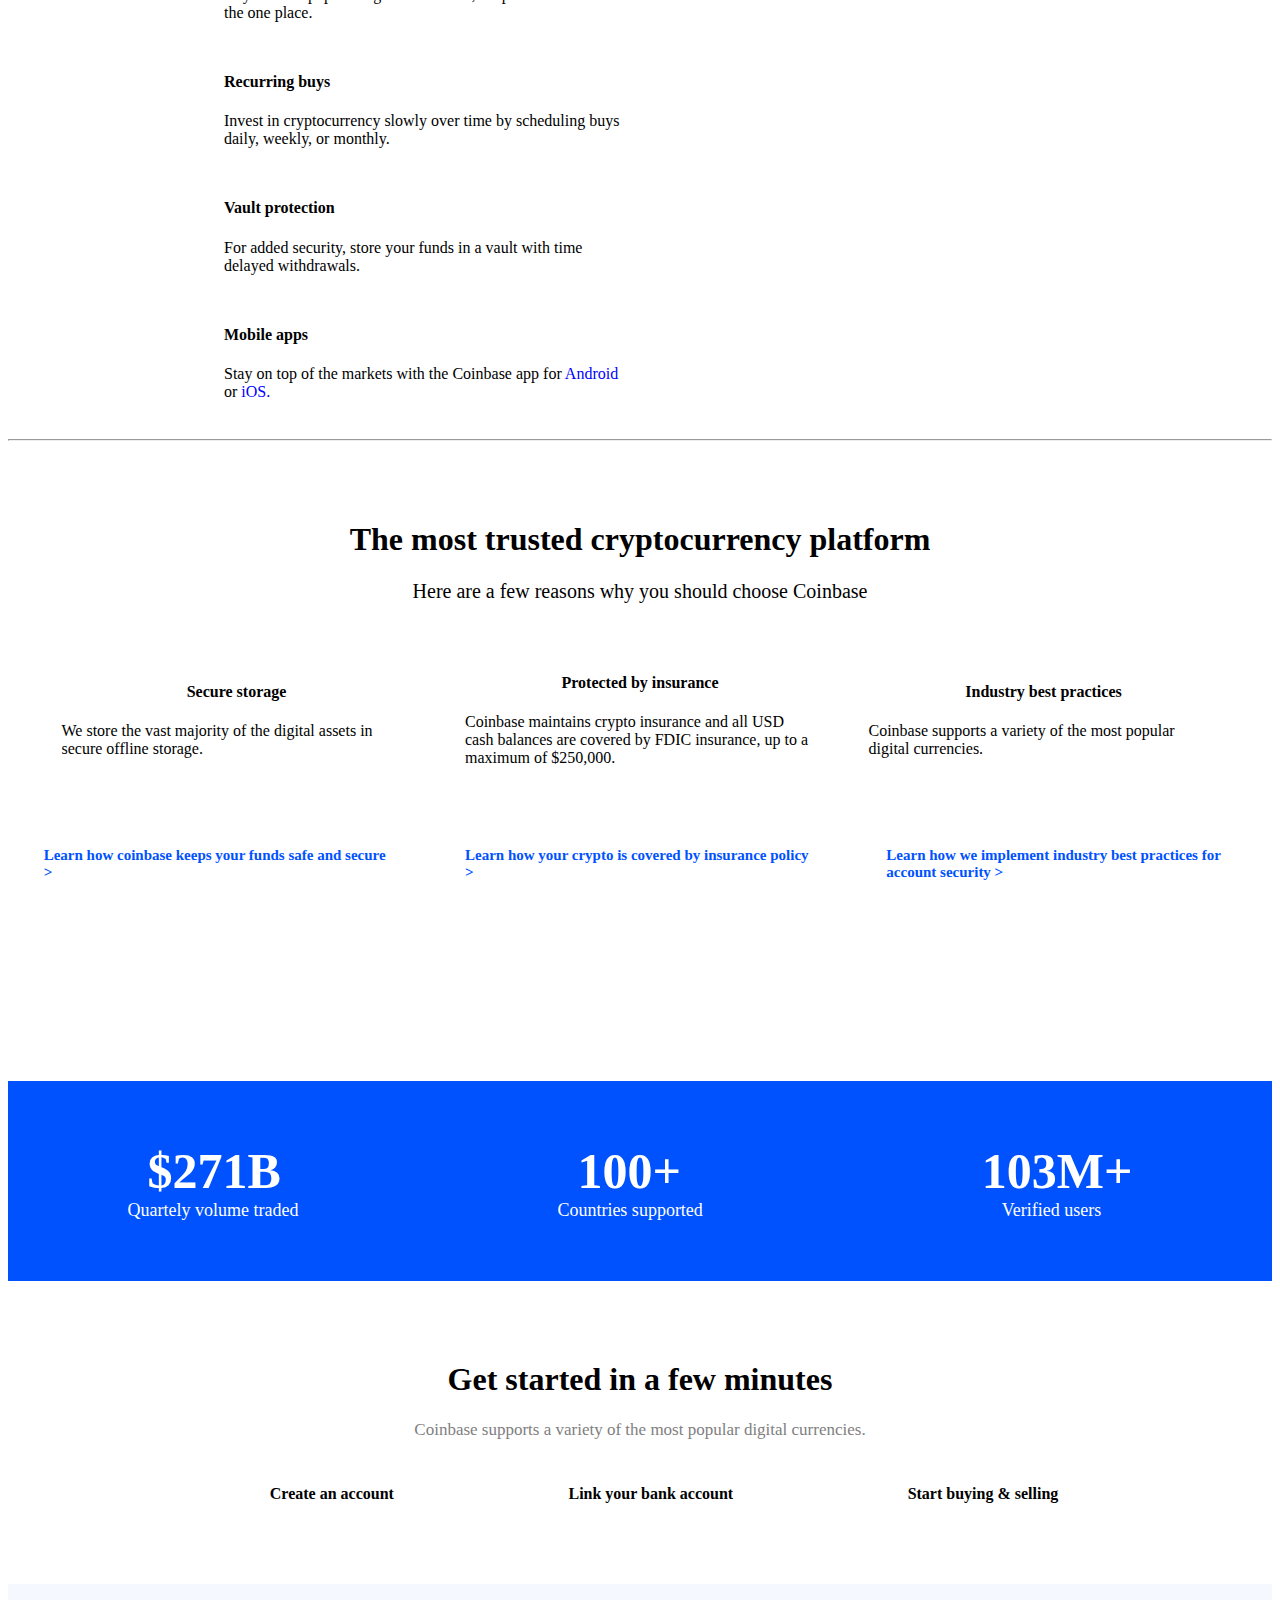
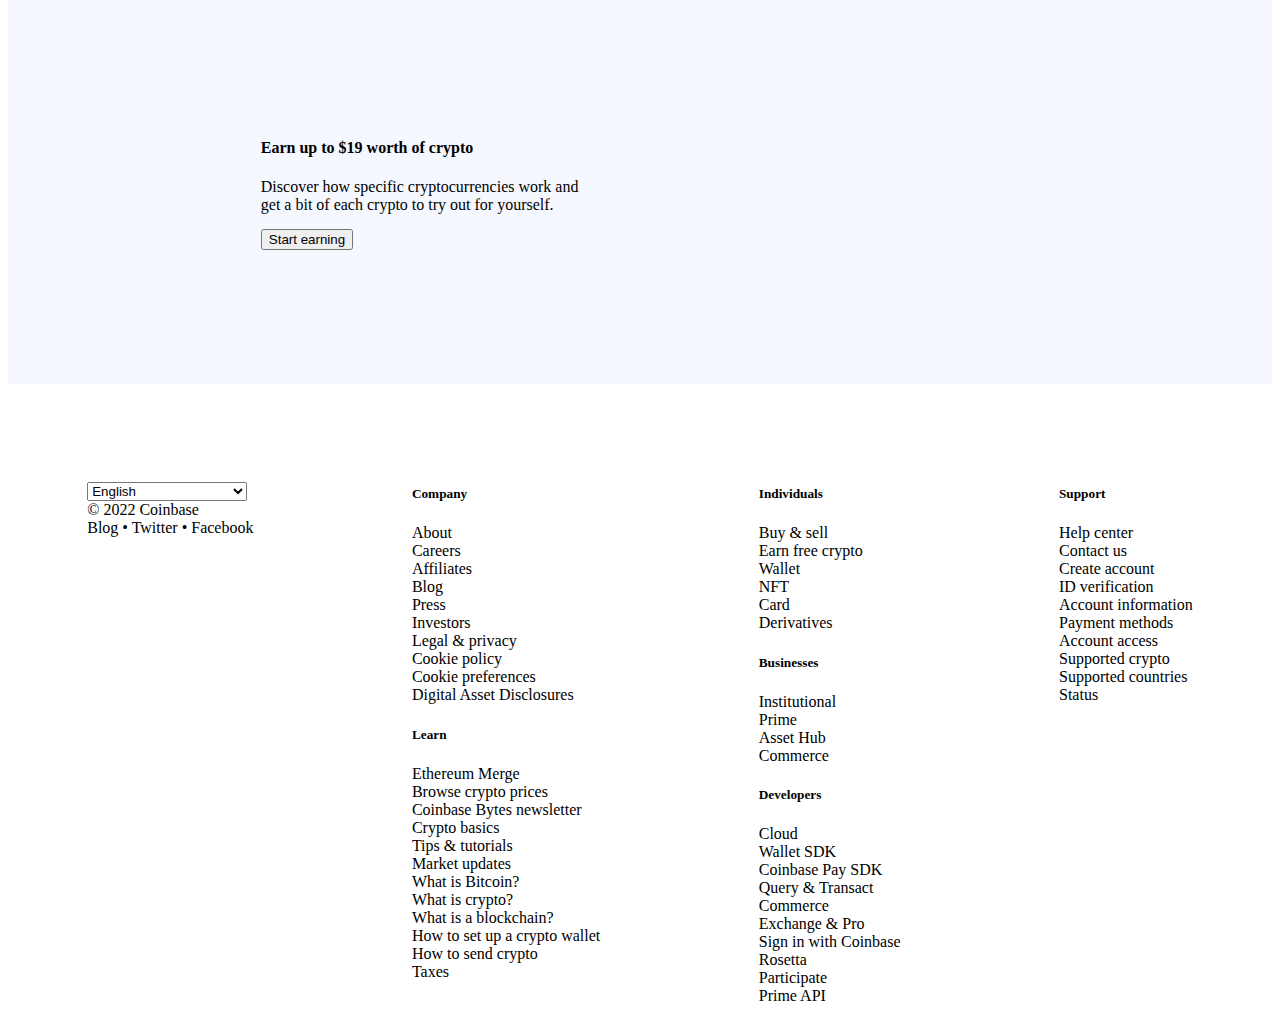
==== commit 964e243c: "test" ====
--- a/index.html
+++ b/index.html
@@ -427,9 +427,13 @@
                         <div style="color: green;">Earn $4 GAL</div>
                     </div>
                     <div class="gra">
+                        <div class="grap"><img src="./image/near1.png"width="40px" height="40px" alt=""><div> Near prtcl</div><div>NEAR</div></div>
+                        <div style="color: green;">Earn $4 NEAR</div>
+                    </div>
+                    <!-- <div class="gra">
                         <div class="grap"><img src="/image/near1.png"width="40px" alt=""><div> Near Prtcl </div><div>NEAR</div></div>
                         <div style="color: green;">Earn $4 NEAR</div>
-                    </div>
+                    </div> -->
                     <div class="">
                         <div style="color: mediumblue; margin-left: 20px;font-family:sans-serif; font-weight: 600; font-size: 17px; "><a href="./second.html" style="text-decoration: none;"> View more ></a> </div>
                     </div>
